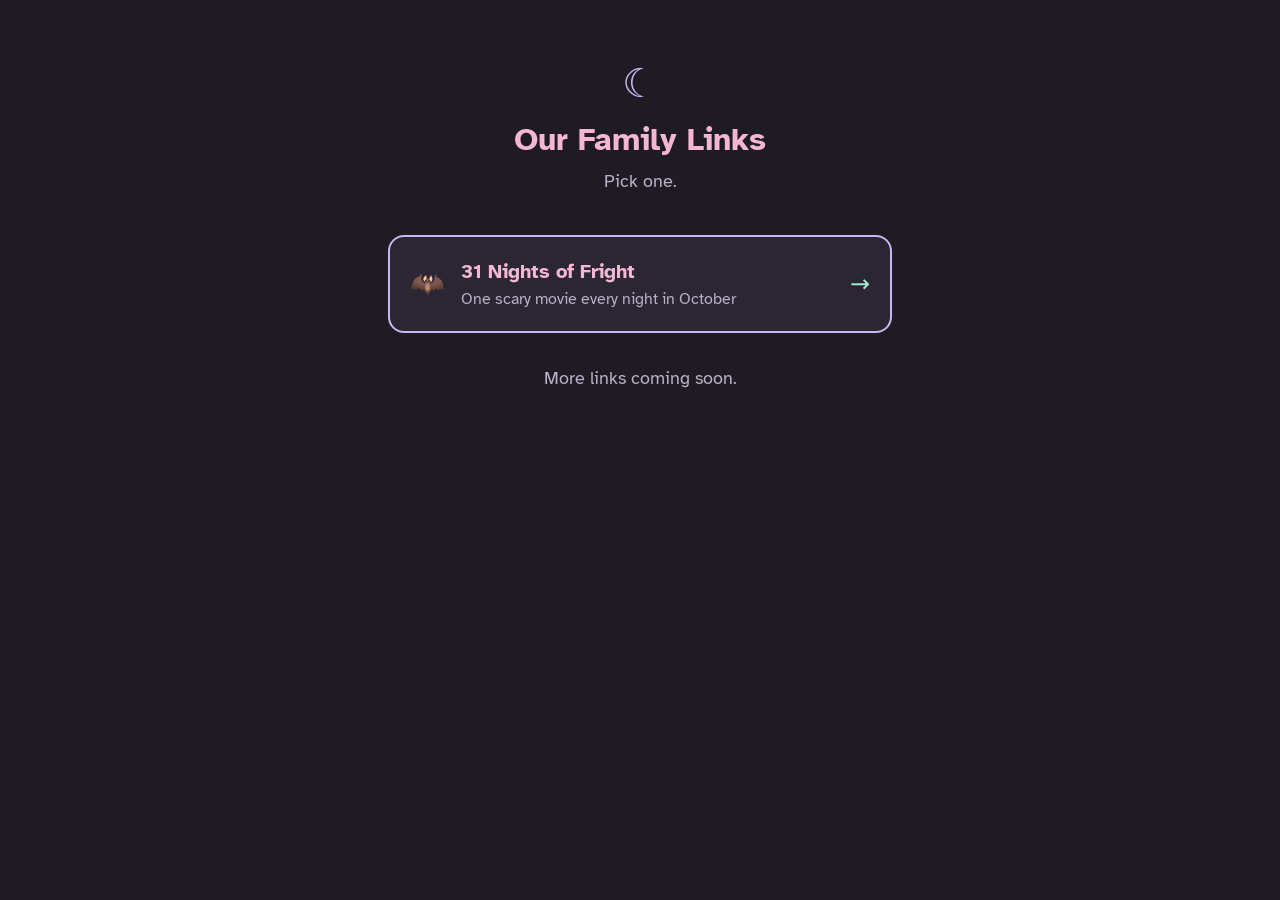
==== index.html @ 30782e7b "Initial commit via Netlify [skip ci]" ====
<!DOCTYPE html>
<html lang="en">
<head>
  <meta charset="utf-8">
  <meta name="viewport" content="width=device-width, initial-scale=1">
  <meta name="theme-color" content="#1e1b24">
  <meta name="description" content="Our family links.">
  <title>Our Family Links</title>
  <link rel="icon" href="/favicon.svg" type="image/svg+xml">
  <link rel="preconnect" href="https://fonts.googleapis.com">
  <link rel="preconnect" href="https://fonts.gstatic.com" crossorigin>
  <link href="https://fonts.googleapis.com/css2?family=Atkinson+Hyperlegible:wght@400;700&display=swap" rel="stylesheet">
  <link rel="stylesheet" href="/styles.css">
</head>
<body>
  <main>
    <header>
      <p class="moon" aria-hidden="true">☾</p>
      <h1>Our Family Links</h1>
      <p class="intro">Pick one.</p>
    </header>

    <ul class="links">
      <li>
        <a href="/31-nights-of-fright/">
          <span class="icon" aria-hidden="true">🦇</span>
          <span class="text">
            <span class="title">31 Nights of Fright</span>
            <span class="note">One scary movie every night in October</span>
          </span>
          <span class="arrow" aria-hidden="true">→</span>
        </a>
      </li>
      <!-- To add a link, copy the <li> above and change the href, icon, title and note. -->
    </ul>

    <p class="more">More links coming soon.</p>
  </main>
</body>
</html>
---- styles.css ----
:root {
  --bg: #1e1b24;
  --card: #2a2633;
  --card-hover: #342f40;
  --text: #f3eef8;
  --muted: #b9b0c7;
  --pink: #f4b6d2;
  --lavender: #c9b6f2;
  --mint: #a8e6cf;
}

* { box-sizing: border-box; }

html { color-scheme: dark; }

body {
  margin: 0;
  min-height: 100vh;
  background: var(--bg);
  color: var(--text);
  font-family: "Atkinson Hyperlegible", system-ui, sans-serif;
  font-size: 1.125rem;
  line-height: 1.5;
}

main {
  max-width: 34rem;
  margin: 0 auto;
  padding: 4rem 1.25rem;
}

header { text-align: center; margin-bottom: 2.5rem; }

.moon {
  margin: 0;
  font-size: 2.5rem;
  line-height: 1;
  color: var(--lavender);
}

h1 {
  margin: .75rem 0 .25rem;
  font-size: 2rem;
  color: var(--pink);
}

.intro { margin: 0; color: var(--muted); }

.links {
  list-style: none;
  margin: 0;
  padding: 0;
  display: grid;
  gap: 1rem;
}

.links a {
  display: flex;
  align-items: center;
  gap: 1rem;
  padding: 1.25rem;
  background: var(--card);
  border: 2px solid var(--lavender);
  border-radius: 1rem;
  color: var(--text);
  text-decoration: none;
}

.links a:hover { background: var(--card-hover); }

.links a:focus-visible {
  outline: 3px solid var(--mint);
  outline-offset: 3px;
}

.icon { font-size: 1.75rem; }

.text { flex: 1; display: grid; }

.title { font-size: 1.25rem; font-weight: 700; color: var(--pink); }

.note { color: var(--muted); font-size: 1rem; }

.arrow { font-size: 1.5rem; color: var(--mint); }

.more {
  margin-top: 2rem;
  text-align: center;
  color: var(--muted);
}
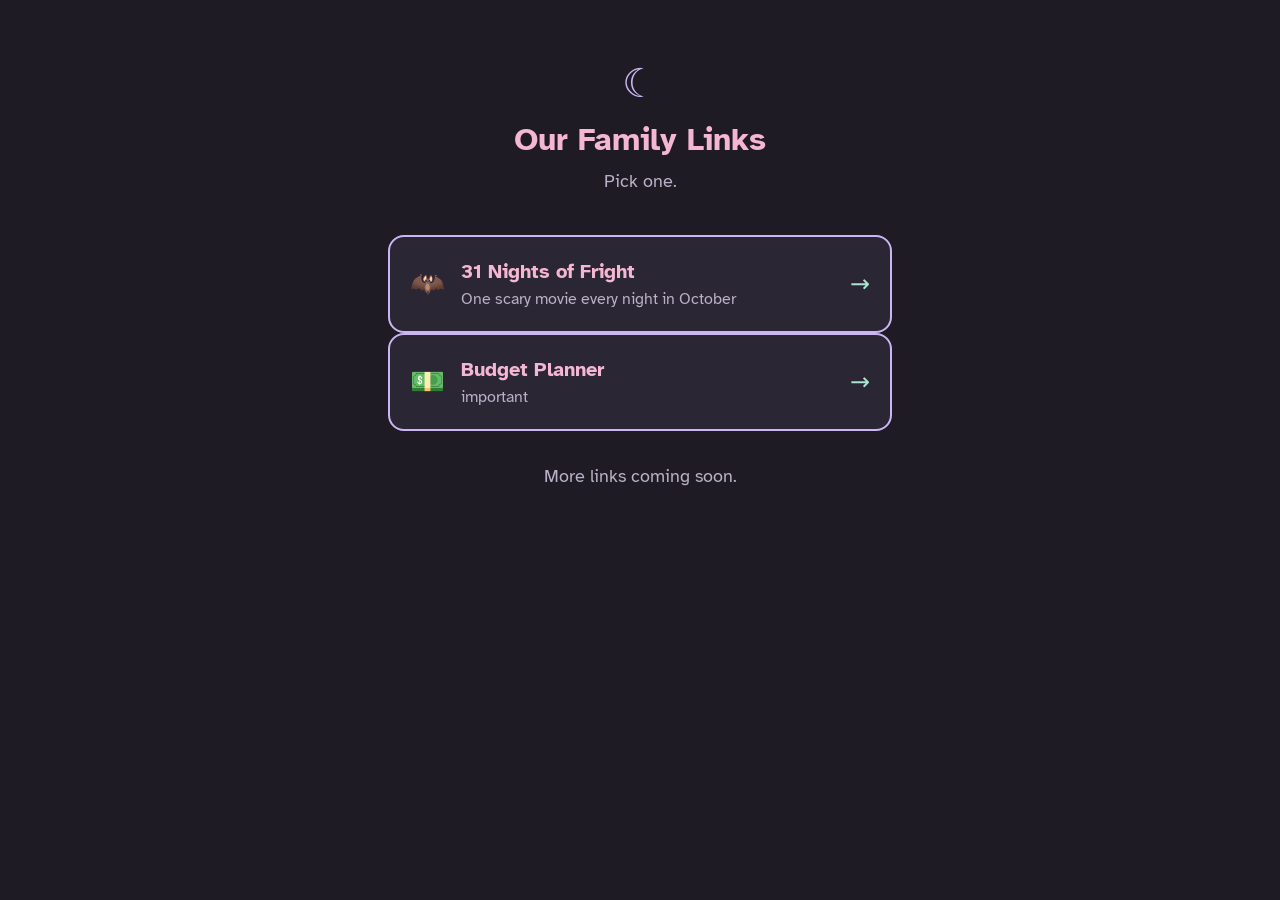
==== commit eb1bc542: "Update index.html" ====
--- a/index.html
+++ b/index.html
@@ -30,6 +30,14 @@
           </span>
           <span class="arrow" aria-hidden="true">→</span>
         </a>
+        <a href="budget planner/">
+          <span class="icon" aria-hidden="true">💵</span>
+          <span class="text">
+            <span class="title">Budget Planner</span>
+            <span class="note">important</span>
+          </span>
+          <span class="arrow" aria-hidden="true">→</span>
+        </a>
       </li>
       <!-- To add a link, copy the <li> above and change the href, icon, title and note. -->
     </ul>
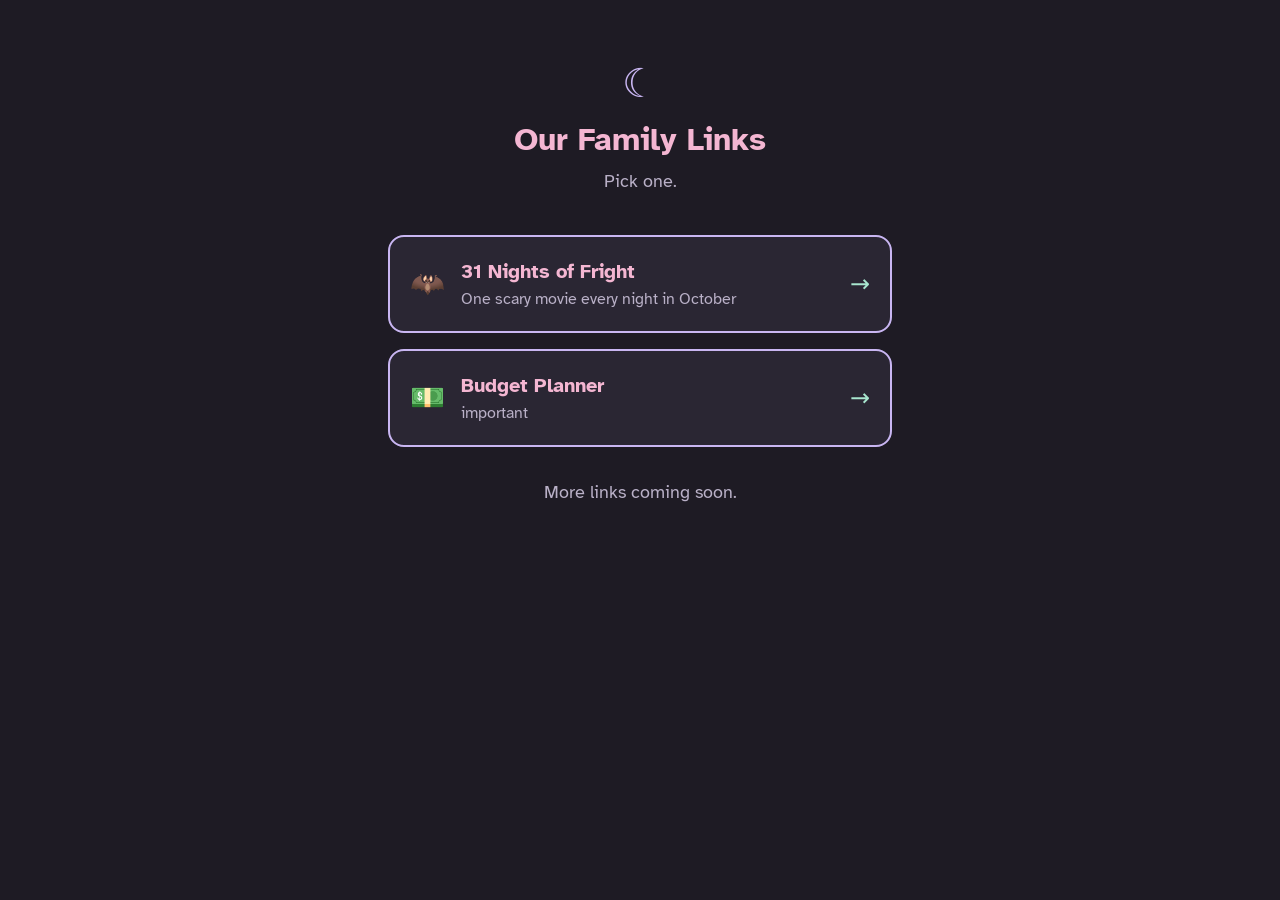
==== commit 38e28f49: "Update index.html" ====
--- a/index.html
+++ b/index.html
@@ -30,7 +30,9 @@
           </span>
           <span class="arrow" aria-hidden="true">→</span>
         </a>
-        <a href="budget planner/">
+      </li>
+      <li>
+        <a href="/budget-planner/">
           <span class="icon" aria-hidden="true">💵</span>
           <span class="text">
             <span class="title">Budget Planner</span>
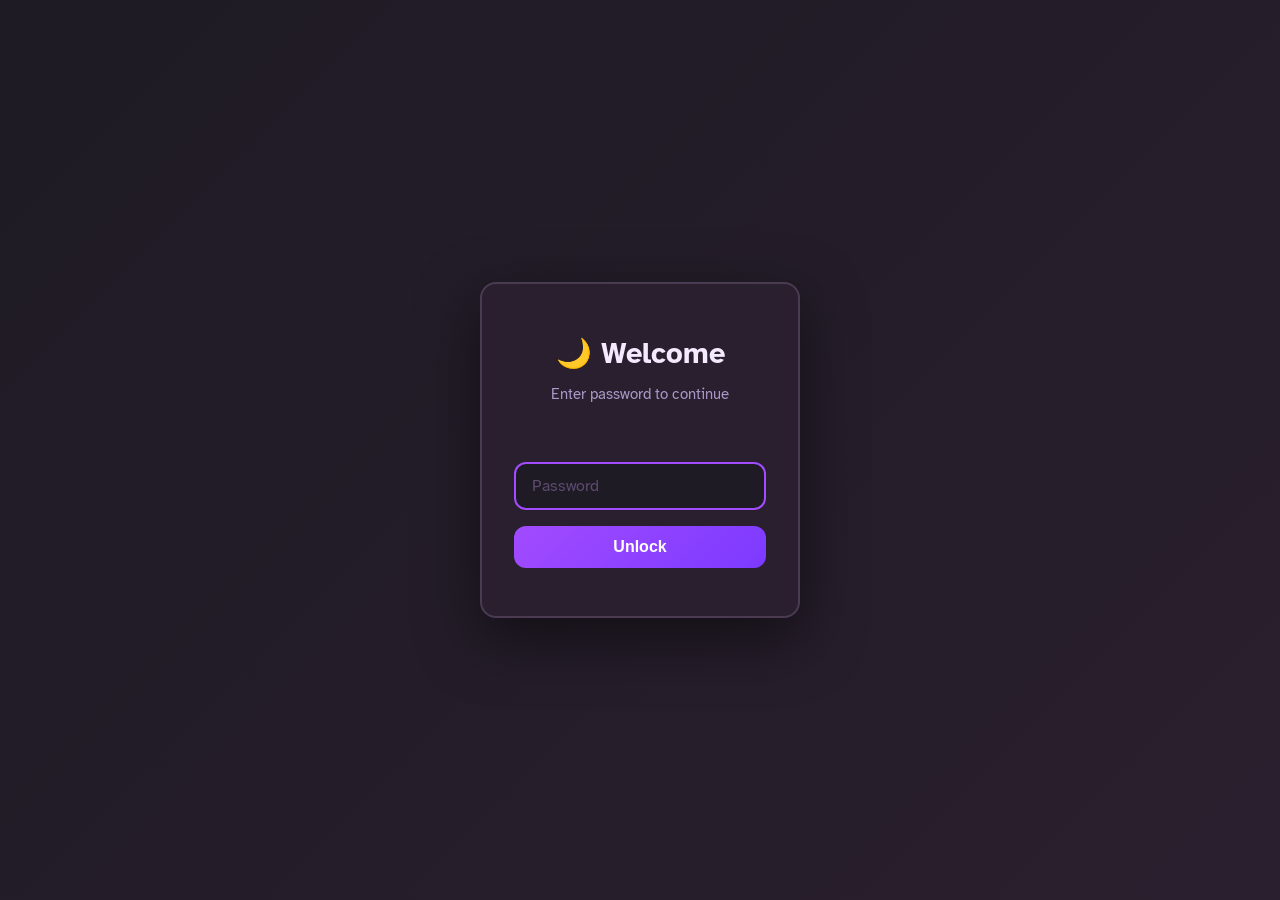
==== commit c7282510: "Add password login to index.html" ====
--- a/index.html
+++ b/index.html
@@ -11,9 +11,120 @@
   <link rel="preconnect" href="https://fonts.gstatic.com" crossorigin>
   <link href="https://fonts.googleapis.com/css2?family=Atkinson+Hyperlegible:wght@400;700&display=swap" rel="stylesheet">
   <link rel="stylesheet" href="/styles.css">
+  <style>
+    .password-screen {
+      position: fixed;
+      inset: 0;
+      background: linear-gradient(135deg, #1e1b24 0%, #2a1f2e 100%);
+      display: flex;
+      align-items: center;
+      justify-content: center;
+      z-index: 9999;
+    }
+
+    .password-screen.hidden {
+      display: none;
+    }
+
+    .password-form {
+      background: #2a1f2e;
+      border: 2px solid #4a3a52;
+      border-radius: 16px;
+      padding: 48px 32px;
+      max-width: 320px;
+      width: 90%;
+      box-shadow: 0 20px 60px rgba(0, 0, 0, 0.5);
+      text-align: center;
+    }
+
+    .password-form h1 {
+      color: #f4eaff;
+      font-size: 1.8rem;
+      margin: 0 0 8px 0;
+      font-weight: 700;
+    }
+
+    .password-form p {
+      color: #a898c8;
+      margin: 0 0 24px 0;
+      font-size: 0.95rem;
+    }
+
+    .password-form input {
+      width: 100%;
+      padding: 12px 16px;
+      margin-bottom: 16px;
+      border: 2px solid #4a3a52;
+      border-radius: 12px;
+      background: #1e1b24;
+      color: #f4eaff;
+      font-size: 1rem;
+      font-family: inherit;
+      box-sizing: border-box;
+      transition: border-color 0.2s;
+    }
+
+    .password-form input:focus {
+      outline: none;
+      border-color: #a24bff;
+    }
+
+    .password-form input::placeholder {
+      color: #5d4a6f;
+    }
+
+    .password-form button {
+      width: 100%;
+      padding: 12px 16px;
+      background: linear-gradient(135deg, #a24bff 0%, #7c3aff 100%);
+      color: #fff;
+      border: none;
+      border-radius: 12px;
+      font-size: 1rem;
+      font-weight: 700;
+      cursor: pointer;
+      transition: opacity 0.2s;
+    }
+
+    .password-form button:hover {
+      opacity: 0.9;
+    }
+
+    .password-form button:active {
+      opacity: 0.8;
+    }
+
+    .password-form.error input {
+      border-color: #d10f2c;
+      animation: shake 0.4s;
+    }
+
+    @keyframes shake {
+      0%, 100% { transform: translateX(0); }
+      25% { transform: translateX(-8px); }
+      75% { transform: translateX(8px); }
+    }
+
+    .error-msg {
+      color: #d10f2c;
+      font-size: 0.9rem;
+      margin-bottom: 12px;
+      min-height: 20px;
+    }
+  </style>
 </head>
 <body>
-  <main>
+  <div class="password-screen" id="passwordScreen">
+    <div class="password-form" id="passwordForm">
+      <h1>🌙 Welcome</h1>
+      <p>Enter password to continue</p>
+      <div class="error-msg" id="errorMsg"></div>
+      <input type="password" id="passwordInput" placeholder="Password" autocomplete="off">
+      <button type="button" id="passwordBtn">Unlock</button>
+    </div>
+  </div>
+
+  <main id="mainContent" style="display: none;">
     <header>
       <p class="moon" aria-hidden="true">☾</p>
       <h1>Our Family Links</h1>
@@ -46,5 +157,62 @@
 
     <p class="more">More links coming soon.</p>
   </main>
+
+  <script>
+    // Set your password here
+    const CORRECT_PASSWORD = 'sowden';
+
+    const passwordScreen = document.getElementById('passwordScreen');
+    const mainContent = document.getElementById('mainContent');
+    const passwordInput = document.getElementById('passwordInput');
+    const passwordBtn = document.getElementById('passwordBtn');
+    const passwordForm = document.getElementById('passwordForm');
+    const errorMsg = document.getElementById('errorMsg');
+
+    // Check if already logged in
+    function checkAccess() {
+      if (sessionStorage.getItem('accessGranted') === 'true') {
+        grantAccess();
+      }
+    }
+
+    function grantAccess() {
+      sessionStorage.setItem('accessGranted', 'true');
+      passwordScreen.classList.add('hidden');
+      mainContent.style.display = 'block';
+      passwordInput.value = '';
+    }
+
+    function checkPassword() {
+      const input = passwordInput.value.trim();
+      errorMsg.textContent = '';
+      passwordForm.classList.remove('error');
+
+      if (input === CORRECT_PASSWORD) {
+        grantAccess();
+      } else {
+        errorMsg.textContent = 'Incorrect password';
+        passwordForm.classList.add('error');
+        passwordInput.value = '';
+        passwordInput.focus();
+      }
+    }
+
+    passwordBtn.addEventListener('click', checkPassword);
+    passwordInput.addEventListener('keypress', (e) => {
+      if (e.key === 'Enter') {
+        checkPassword();
+      }
+    });
+
+    passwordInput.addEventListener('focus', () => {
+      passwordForm.classList.remove('error');
+      errorMsg.textContent = '';
+    });
+
+    // Check access on load
+    checkAccess();
+    passwordInput.focus();
+  </script>
 </body>
-</html>
+</html>
